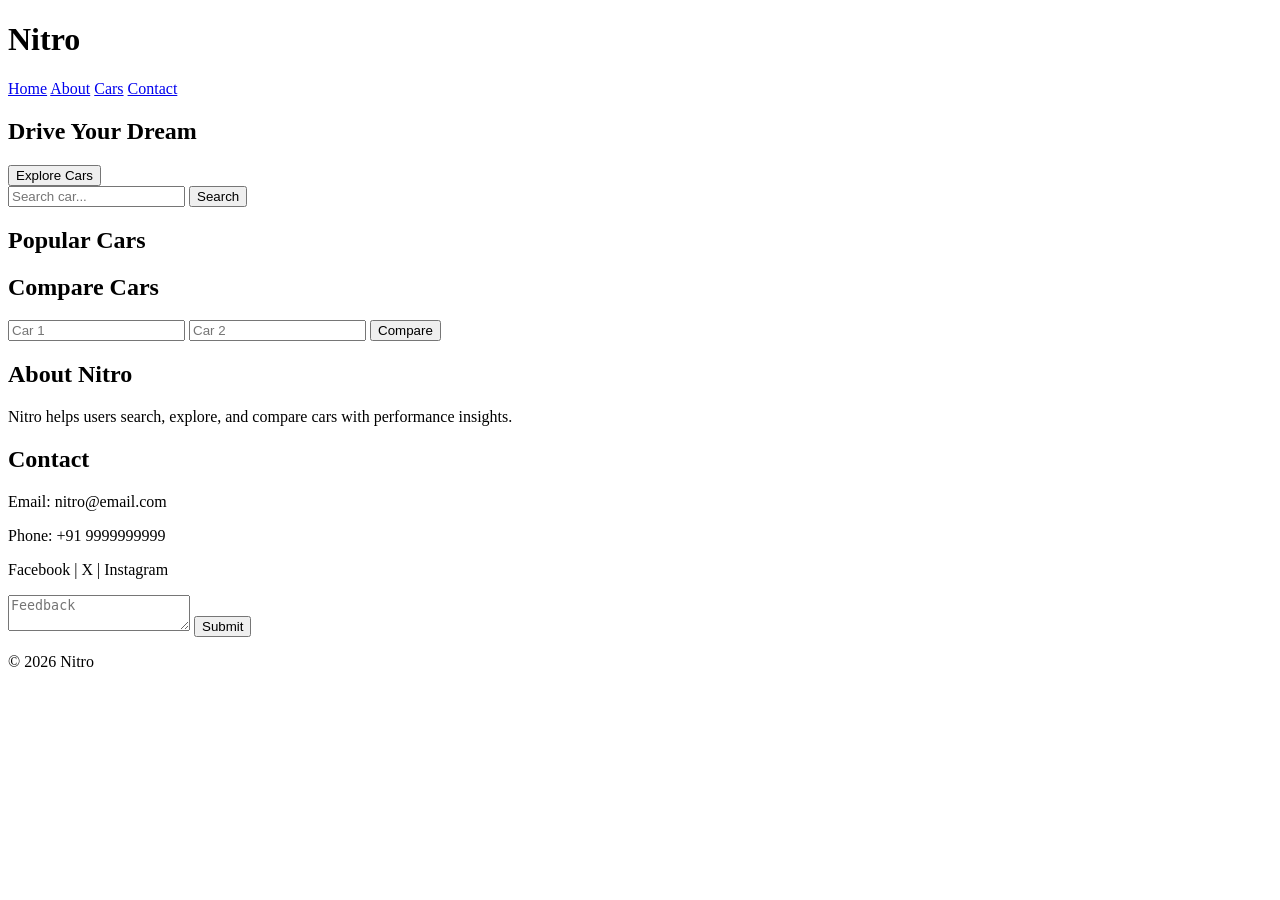
==== index.html @ 3572b637 "Create index.html" ====
<!DOCTYPE html>
<html lang="en">
<head>
<meta charset="UTF-8">
<meta name="viewport" content="width=device-width, initial-scale=1.0">
<title>Nitro</title>
<link rel="stylesheet" href="styles.css">
</head>

<body>

<header>
<h1>Nitro</h1>
<nav>
<a href="#home">Home</a>
<a href="#about">About</a>
<a href="#cars">Cars</a>
<a href="#contact">Contact</a>
</nav>
</header>

<section class="hero" id="home">
<h2>Drive Your Dream</h2>
<button onclick="scrollToCars()">Explore Cars</button>
</section>

<section class="search-section">
<input id="searchInput" placeholder="Search car...">
<button onclick="searchCar()">Search</button>
<div id="results" class="cards"></div>
</section>

<section id="cars">
<h2>Popular Cars</h2>
<div class="cards" id="carList"></div>
</section>

<section class="compare">
<h2>Compare Cars</h2>
<input id="c1" placeholder="Car 1">
<input id="c2" placeholder="Car 2">
<button onclick="compareCars()">Compare</button>
<p id="compareResult"></p>
</section>

<section id="about">
<h2>About Nitro</h2>
<p>
Nitro helps users search, explore, and compare cars with performance insights.
</p>
</section>

<section id="contact">
<h2>Contact</h2>
<p>Email: nitro@email.com</p>
<p>Phone: +91 9999999999</p>
<p>Facebook | X | Instagram</p>
<textarea placeholder="Feedback"></textarea>
<button>Submit</button>
</section>

<footer>
<p>© 2026 Nitro</p>
</footer>

<script src="script.js"></script>
</body>
</html>
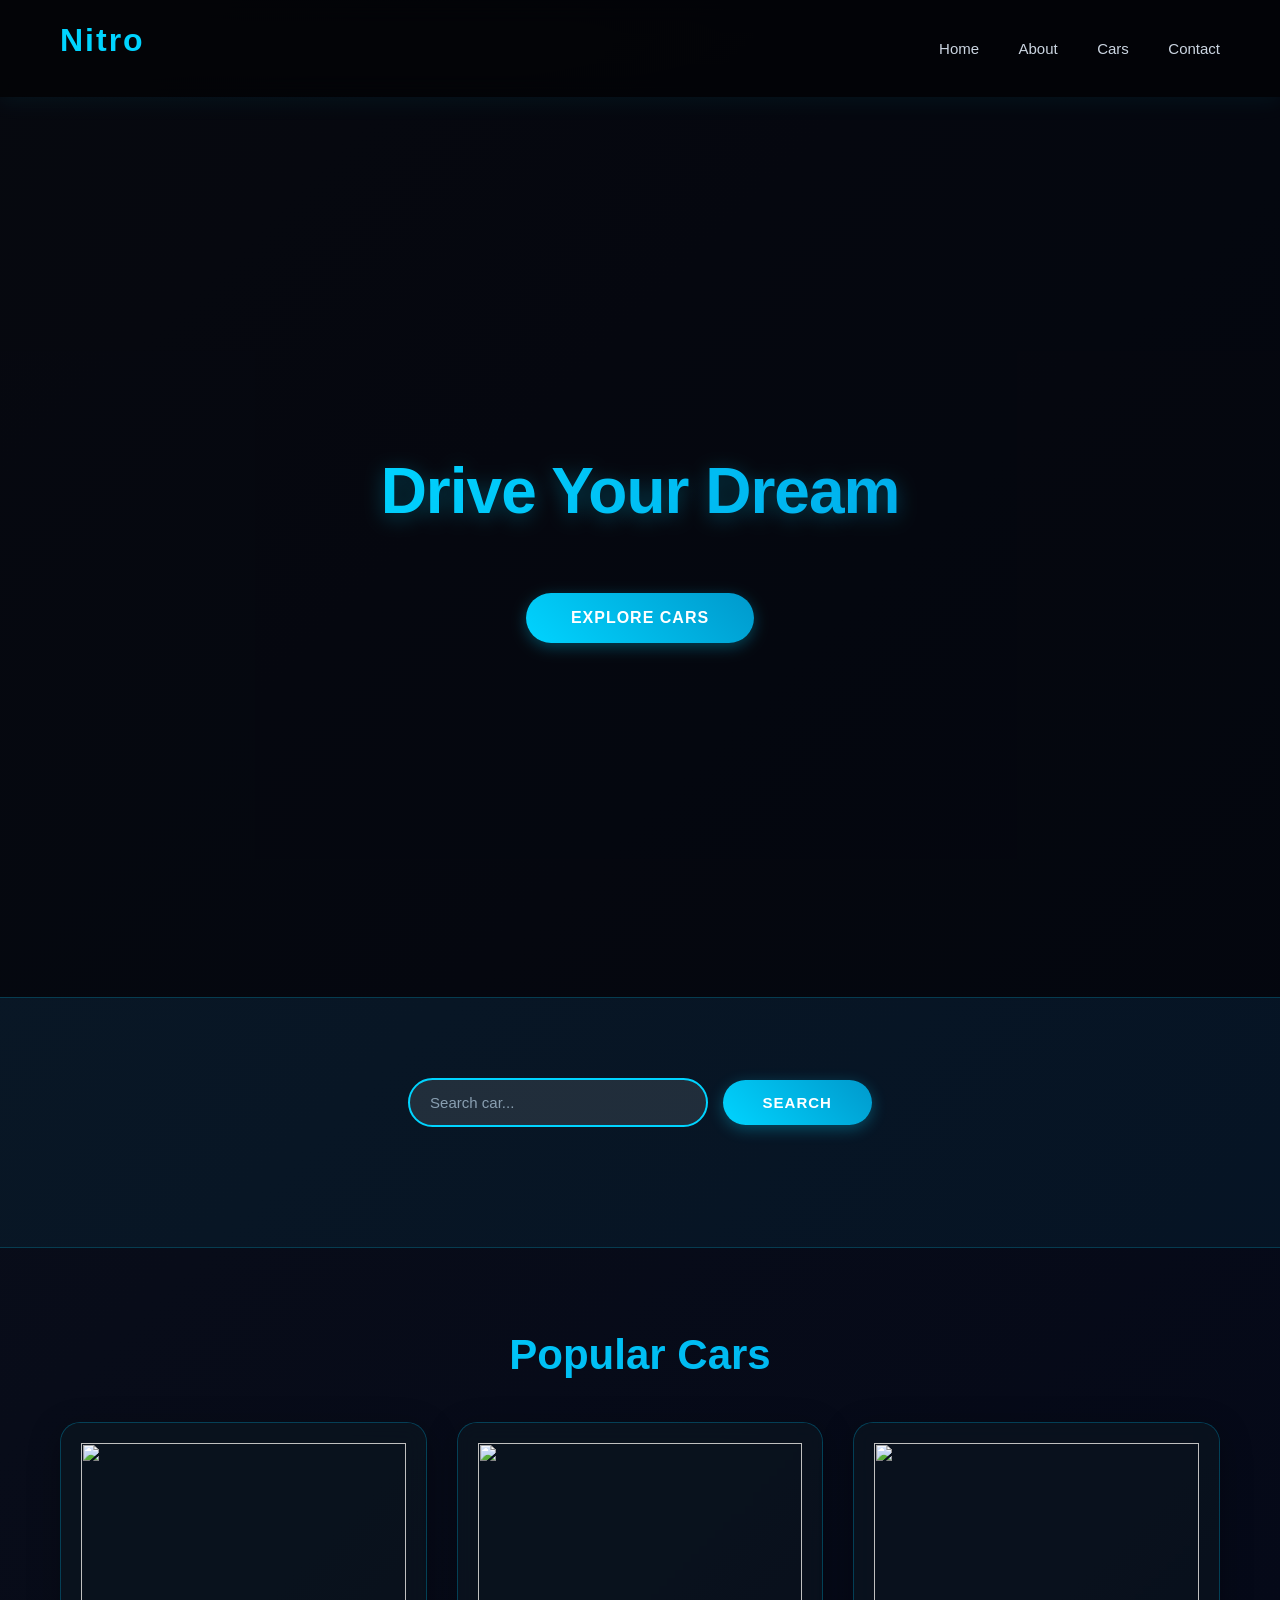
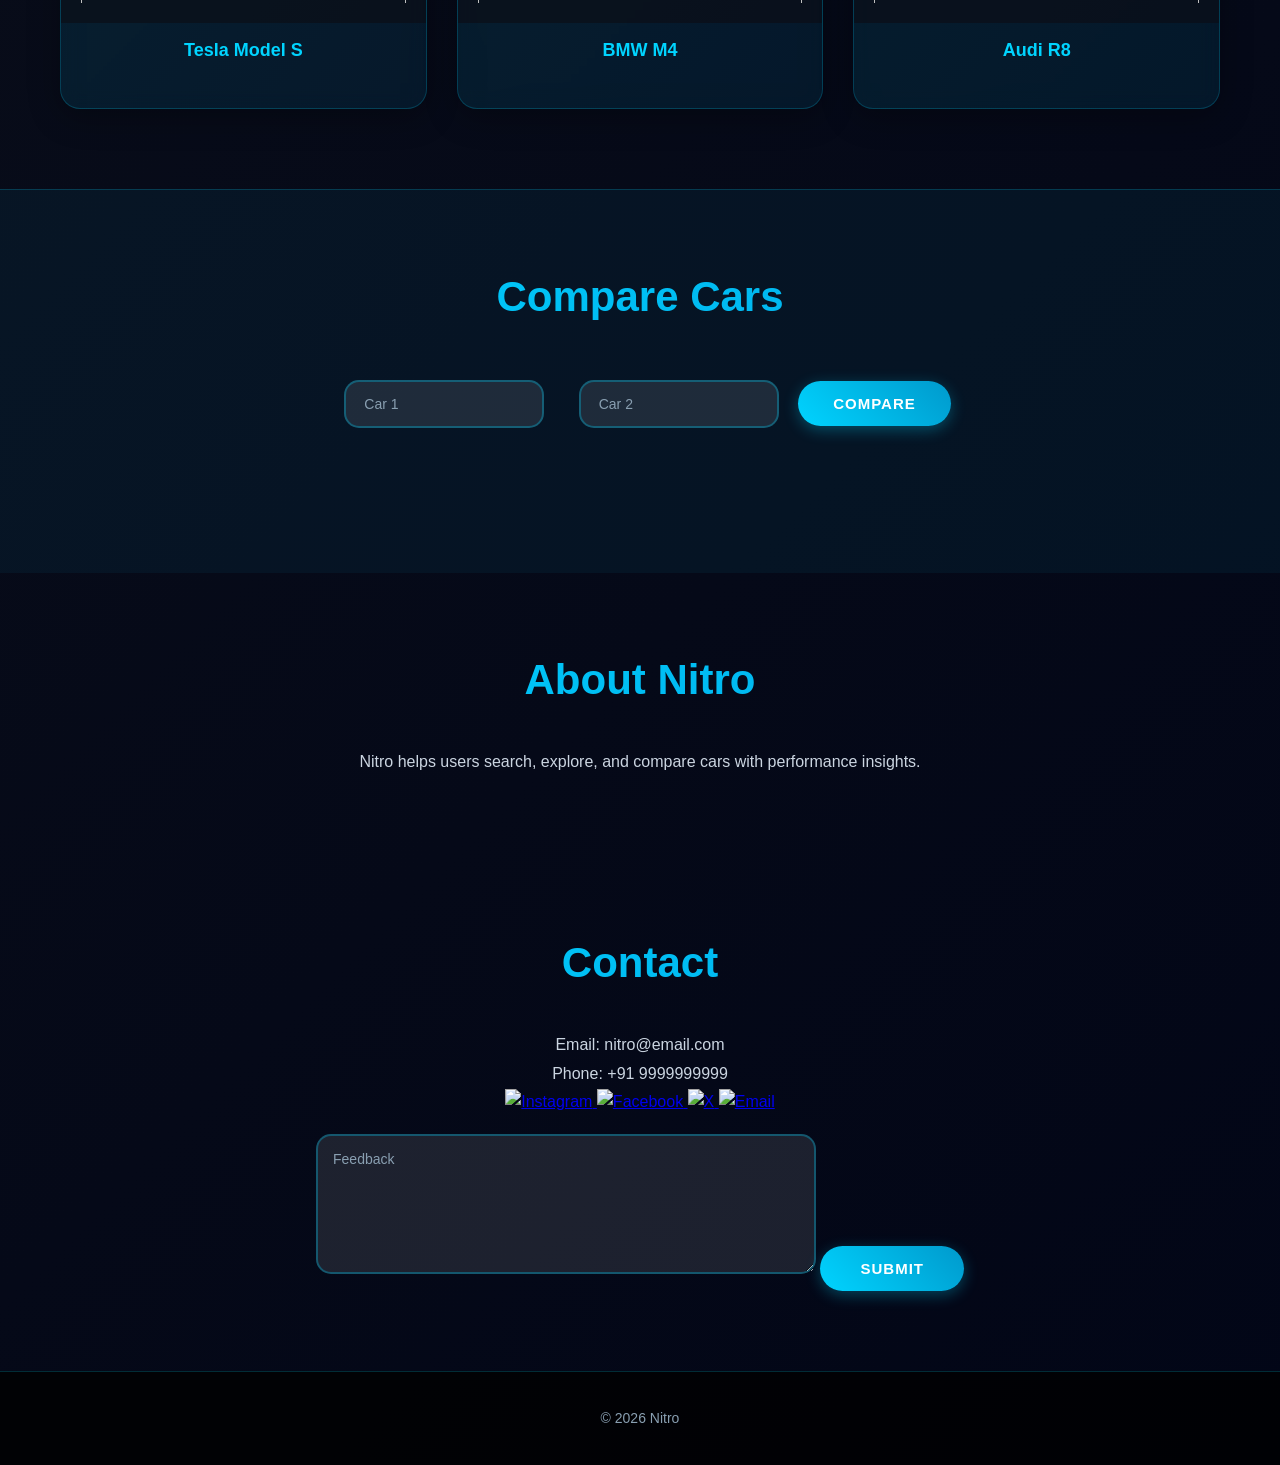
==== commit 01668388: "Update index.html" ====
--- a/index.html
+++ b/index.html
@@ -27,6 +27,7 @@
 <section class="search-section">
 <input id="searchInput" placeholder="Search car...">
 <button onclick="searchCar()">Search</button>
+<span id="carCount" class="car-count"></span>
 <div id="results" class="cards"></div>
 </section>
 
@@ -54,7 +55,23 @@
 <h2>Contact</h2>
 <p>Email: nitro@email.com</p>
 <p>Phone: +91 9999999999</p>
-<p>Facebook | X | Instagram</p>
+<div class="socials">
+  <a href="https://www.instagram.com" target="_blank">
+    <img src="https://cdn-icons-png.flaticon.com/512/2111/2111463.png" alt="Instagram">
+  </a>
+
+  <a href="https://www.facebook.com" target="_blank">
+    <img src="https://cdn-icons-png.flaticon.com/512/733/733547.png" alt="Facebook">
+  </a>
+
+  <a href="https://www.twitter.com" target="_blank">
+    <img src="https://cdn-icons-png.flaticon.com/512/733/733579.png" alt="X">
+  </a>
+
+  <a href="mailto:nitro@email.com">
+    <img src="https://cdn-icons-png.flaticon.com/512/732/732200.png" alt="Email">
+  </a>
+</div>
 <textarea placeholder="Feedback"></textarea>
 <button>Submit</button>
 </section>
--- a/styles.css
+++ b/styles.css
@@ -0,0 +1,531 @@
+/* ===== GLOBAL STYLES ===== */
+* {
+  margin: 0;
+  padding: 0;
+  box-sizing: border-box;
+}
+
+html {
+  scroll-behavior: smooth;
+}
+
+body {
+  background: linear-gradient(135deg, #0b0f1a, #020617);
+  color: #ffffff;
+  font-family: 'Segoe UI', Tahoma, Geneva, Verdana, sans-serif;
+  line-height: 1.6;
+  font-size: 16px;
+}
+
+h1, h2, h3 {
+  font-weight: 700;
+  line-height: 1.3;
+  margin-bottom: 15px;
+}
+
+/* ===== NAVIGATION HEADER ===== */
+header {
+  display: flex;
+  justify-content: space-between;
+  align-items: center;
+  padding: 20px 60px;
+  background: rgba(0, 0, 0, 0.7);
+  backdrop-filter: blur(12px);
+  box-shadow: 0 4px 20px rgba(0, 212, 255, 0.1);
+}
+
+header h1 {
+  color: #00d4ff;
+  font-size: 32px;
+  letter-spacing: 2px;
+}
+
+nav a {
+  margin-left: 35px;
+  text-decoration: none;
+  color: #cbd5e1;
+  font-size: 15px;
+  font-weight: 500;
+  transition: all 0.3s ease;
+  position: relative;
+}
+
+nav a:hover {
+  color: #00d4ff;
+}
+
+nav a::after {
+  content: '';
+  position: absolute;
+  bottom: -5px;
+  left: 0;
+  width: 0;
+  height: 2px;
+  background: #00d4ff;
+  transition: width 0.3s ease;
+}
+
+nav a:hover::after {
+  width: 100%;
+}
+
+
+/* ===== HERO SECTION ===== */
+.hero {
+  height: 100vh;
+  background: url('https://images.unsplash.com/photo-1503376780353-7e6692767b70') center/cover no-repeat;
+  background-attachment: fixed;
+  display: flex;
+  flex-direction: column;
+  justify-content: center;
+  align-items: center;
+  text-align: center;
+  padding: 20px;
+  position: relative;
+}
+
+.hero::before {
+  content: '';
+  position: absolute;
+  top: 0;
+  left: 0;
+  right: 0;
+  bottom: 0;
+  background: rgba(0, 0, 0, 0.4);
+  z-index: 1;
+}
+
+.hero h2 {
+  font-size: 64px;
+  font-weight: 800;
+  margin-bottom: 30px;
+  text-shadow: 0 4px 20px rgba(0, 212, 255, 0.3);
+  position: relative;
+  z-index: 2;
+  letter-spacing: -1px;
+}
+
+.hero button {
+  margin-top: 30px;
+  padding: 16px 45px;
+  border: none;
+  background: linear-gradient(45deg, #00d4ff, #0099cc);
+  color: #ffffff;
+  font-size: 16px;
+  font-weight: 600;
+  border-radius: 50px;
+  cursor: pointer;
+  transition: all 0.3s ease;
+  position: relative;
+  z-index: 2;
+  box-shadow: 0 4px 15px rgba(0, 212, 255, 0.3);
+  text-transform: uppercase;
+  letter-spacing: 1px;
+}
+
+.hero button:hover {
+  transform: translateY(-3px) scale(1.05);
+  box-shadow: 0 8px 25px rgba(0, 212, 255, 0.5);
+}
+
+
+/* ===== SECTION STYLES ===== */
+section {
+  padding: 80px 60px;
+  text-align: center;
+  min-height: auto;
+}
+
+section h2 {
+  font-size: 42px;
+  margin-bottom: 40px;
+  background: linear-gradient(135deg, #00d4ff, #00a8e8);
+  -webkit-background-clip: text;
+  -webkit-text-fill-color: transparent;
+  background-clip: text;
+}
+
+section p {
+  font-size: 16px;
+  line-height: 1.8;
+  color: #cbd5e1;
+  max-width: 600px;
+  margin: 0 auto;
+}
+
+/* ===== SEARCH SECTION ===== */
+.search-section {
+  background: rgba(0, 212, 255, 0.05);
+  border-top: 1px solid rgba(0, 212, 255, 0.2);
+  border-bottom: 1px solid rgba(0, 212, 255, 0.2);
+}
+
+.search-section input {
+  padding: 14px 20px;
+  width: 300px;
+  border-radius: 30px;
+  border: 2px solid #00d4ff;
+  outline: none;
+  background: rgba(255, 255, 255, 0.1);
+  color: #ffffff;
+  font-size: 15px;
+  transition: all 0.3s ease;
+  margin-right: 10px;
+}
+
+.search-section input::placeholder {
+  color: #899fb1;
+}
+
+.search-section input:focus {
+  background: rgba(255, 255, 255, 0.15);
+  box-shadow: 0 0 15px rgba(0, 212, 255, 0.3);
+}
+
+.search-section button {
+  padding: 14px 40px;
+  background: linear-gradient(45deg, #00d4ff, #0099cc);
+  border: none;
+  border-radius: 30px;
+  color: #ffffff;
+  font-size: 15px;
+  font-weight: 600;
+  cursor: pointer;
+  transition: all 0.3s ease;
+  text-transform: uppercase;
+  letter-spacing: 1px;
+  box-shadow: 0 4px 15px rgba(0, 212, 255, 0.3);
+}
+
+.search-section button:hover {
+  transform: translateY(-3px);
+  box-shadow: 0 8px 25px rgba(0, 212, 255, 0.5);
+}
+
+
+/* ===== CAR GRID LAYOUT ===== */
+.cards {
+  display: grid;
+  grid-template-columns: repeat(auto-fit, minmax(260px, 1fr));
+  gap: 30px;
+  margin-top: 40px;
+  max-width: 1200px;
+  margin-left: auto;
+  margin-right: auto;
+}
+
+/* ===== CARD DESIGN ===== */
+.card {
+  background: linear-gradient(135deg, rgba(0, 212, 255, 0.1), rgba(0, 152, 204, 0.1));
+  border: 1px solid rgba(0, 212, 255, 0.2);
+  border-radius: 20px;
+  overflow: hidden;
+  transition: all 0.4s cubic-bezier(0.4, 0, 0.2, 1);
+  backdrop-filter: blur(10px);
+  box-shadow: 0 8px 32px rgba(0, 0, 0, 0.3);
+  display: flex;
+  flex-direction: column;
+  justify-content: space-between;
+  align-items: center;
+  height: 100%;
+  padding-bottom: 20px;
+}
+
+.card:hover {
+  transform: translateY(-12px) scale(1.03);
+  box-shadow: 0 20px 40px rgba(0, 212, 255, 0.4);
+  border-color: rgba(0, 212, 255, 0.5);
+  background: linear-gradient(135deg, rgba(0, 212, 255, 0.15), rgba(0, 152, 204, 0.15));
+}
+
+.card img {
+  width: 100%;
+  height: 200px;
+  object-fit: contain;
+  background-color: rgba(11, 15, 26, 0.8);
+  padding: 20px;
+  display: flex;
+  justify-content: center;
+  align-items: center;
+}
+
+.card h3 {
+  padding: 15px 15px 10px;
+  font-size: 18px;
+  font-weight: 700;
+  color: #00d4ff;
+  text-align: center;
+  line-height: 1.4;
+}
+
+.card p {
+  padding: 0 15px 10px;
+  font-size: 14px;
+  color: #cbd5e1;
+  text-align: center;
+}
+
+/* ===== SEARCH RESULTS ===== */
+#results {
+  display: grid;
+  grid-template-columns: repeat(auto-fit, minmax(260px, 260px));
+  gap: 30px;
+  margin-top: 40px;
+  justify-content: center;
+}
+
+
+/* ===== COMPARE SECTION ===== */
+.compare {
+  background: rgba(0, 212, 255, 0.05);
+  border-top: 1px solid rgba(0, 212, 255, 0.2);
+}
+
+.compare input {
+  margin: 15px;
+  padding: 14px 18px;
+  border-radius: 15px;
+  border: 2px solid rgba(0, 212, 255, 0.3);
+  background: rgba(255, 255, 255, 0.1);
+  color: #ffffff;
+  font-size: 14px;
+  transition: all 0.3s ease;
+  width: 200px;
+}
+
+.compare input::placeholder {
+  color: #899fb1;
+}
+
+.compare input:focus {
+  border-color: #00d4ff;
+  background: rgba(255, 255, 255, 0.15);
+  outline: none;
+  box-shadow: 0 0 15px rgba(0, 212, 255, 0.2);
+}
+
+.compare button {
+  padding: 14px 35px;
+  background: linear-gradient(45deg, #00d4ff, #0099cc);
+  border: none;
+  border-radius: 25px;
+  color: #ffffff;
+  font-size: 15px;
+  font-weight: 600;
+  cursor: pointer;
+  transition: all 0.3s ease;
+  text-transform: uppercase;
+  letter-spacing: 1px;
+  box-shadow: 0 4px 15px rgba(0, 212, 255, 0.3);
+}
+
+.compare button:hover {
+  transform: translateY(-3px);
+  box-shadow: 0 8px 25px rgba(0, 212, 255, 0.5);
+}
+
+#compareResult {
+  font-size: 18px;
+  color: #00d4ff;
+  margin-top: 20px;
+  font-weight: 600;
+  min-height: 30px;
+}
+
+/* ===== CONTACT SECTION ===== */
+.contact {
+  background: rgba(0, 212, 255, 0.03);
+}
+
+textarea {
+  width: 100%;
+  max-width: 500px;
+  height: 140px;
+  margin-top: 20px;
+  padding: 15px;
+  border-radius: 15px;
+  border: 2px solid rgba(0, 212, 255, 0.3);
+  background: rgba(255, 255, 255, 0.1);
+  color: #ffffff;
+  font-family: 'Segoe UI', sans-serif;
+  font-size: 14px;
+  resize: vertical;
+  transition: all 0.3s ease;
+}
+
+textarea::placeholder {
+  color: #899fb1;
+}
+
+textarea:focus {
+  border-color: #00d4ff;
+  background: rgba(255, 255, 255, 0.15);
+  outline: none;
+  box-shadow: 0 0 15px rgba(0, 212, 255, 0.2);
+}
+
+section:last-of-type button {
+  padding: 14px 40px;
+  background: linear-gradient(45deg, #00d4ff, #0099cc);
+  border: none;
+  border-radius: 25px;
+  color: #ffffff;
+  font-size: 15px;
+  font-weight: 600;
+  cursor: pointer;
+  transition: all 0.3s ease;
+  text-transform: uppercase;
+  letter-spacing: 1px;
+  margin-top: 15px;
+  box-shadow: 0 4px 15px rgba(0, 212, 255, 0.3);
+}
+
+section:last-of-type button:hover {
+  transform: translateY(-3px);
+  box-shadow: 0 8px 25px rgba(0, 212, 255, 0.5);
+}
+
+
+/* ===== FOOTER ===== */
+footer {
+  text-align: center;
+  padding: 30px 20px;
+  background: rgba(0, 0, 0, 0.8);
+  border-top: 1px solid rgba(0, 212, 255, 0.2);
+  color: #899fb1;
+  font-size: 14px;
+}
+
+footer p {
+  margin: 5px 0;
+}
+
+/* ===== RESPONSIVE DESIGN ===== */
+@media (max-width: 1024px) {
+  section {
+    padding: 60px 40px;
+  }
+
+  .cards {
+    grid-template-columns: repeat(auto-fit, minmax(220px, 1fr));
+    gap: 20px;
+  }
+}
+
+@media (max-width: 768px) {
+  header {
+    flex-direction: column;
+    padding: 15px 20px;
+    gap: 20px;
+  }
+
+  header h1 {
+    font-size: 26px;
+  }
+
+  nav {
+    display: flex;
+    gap: 15px;
+    width: 100%;
+    justify-content: center;
+  }
+
+  nav a {
+    margin: 0;
+    font-size: 13px;
+  }
+
+  section {
+    padding: 50px 20px;
+  }
+
+  section h2 {
+    font-size: 32px;
+    margin-bottom: 25px;
+  }
+
+  .hero h2 {
+    font-size: 42px;
+    margin-bottom: 20px;
+  }
+
+  .hero button {
+    padding: 12px 30px;
+    font-size: 14px;
+    margin-top: 20px;
+  }
+
+  .search-section input {
+    width: 100%;
+    max-width: 280px;
+    margin-bottom: 10px;
+  }
+
+  .search-section button {
+    width: 100%;
+    max-width: 280px;
+  }
+
+  .cards {
+    grid-template-columns: repeat(auto-fit, minmax(180px, 1fr));
+    gap: 15px;
+  }
+
+  .compare input {
+    width: 100%;
+    margin: 10px 0;
+  }
+
+  .compare button {
+    width: 100%;
+  }
+
+  textarea {
+    padding: 12px;
+  }
+
+  footer {
+    padding: 20px 15px;
+  }
+}
+
+@media (max-width: 480px) {
+  header {
+    padding: 12px 15px;
+  }
+
+  header h1 {
+    font-size: 20px;
+  }
+
+  nav a {
+    font-size: 12px;
+    margin-left: 10px;
+  }
+
+  section {
+    padding: 40px 15px;
+  }
+
+  section h2 {
+    font-size: 24px;
+  }
+
+  .hero {
+    padding: 15px;
+  }
+
+  .hero h2 {
+    font-size: 32px;
+  }
+
+  .cards {
+    grid-template-columns: 1fr;
+  }
+
+  .search-section input,
+  .search-section button {
+    width: 100%;
+    margin: 5px 0;
+  }
+}
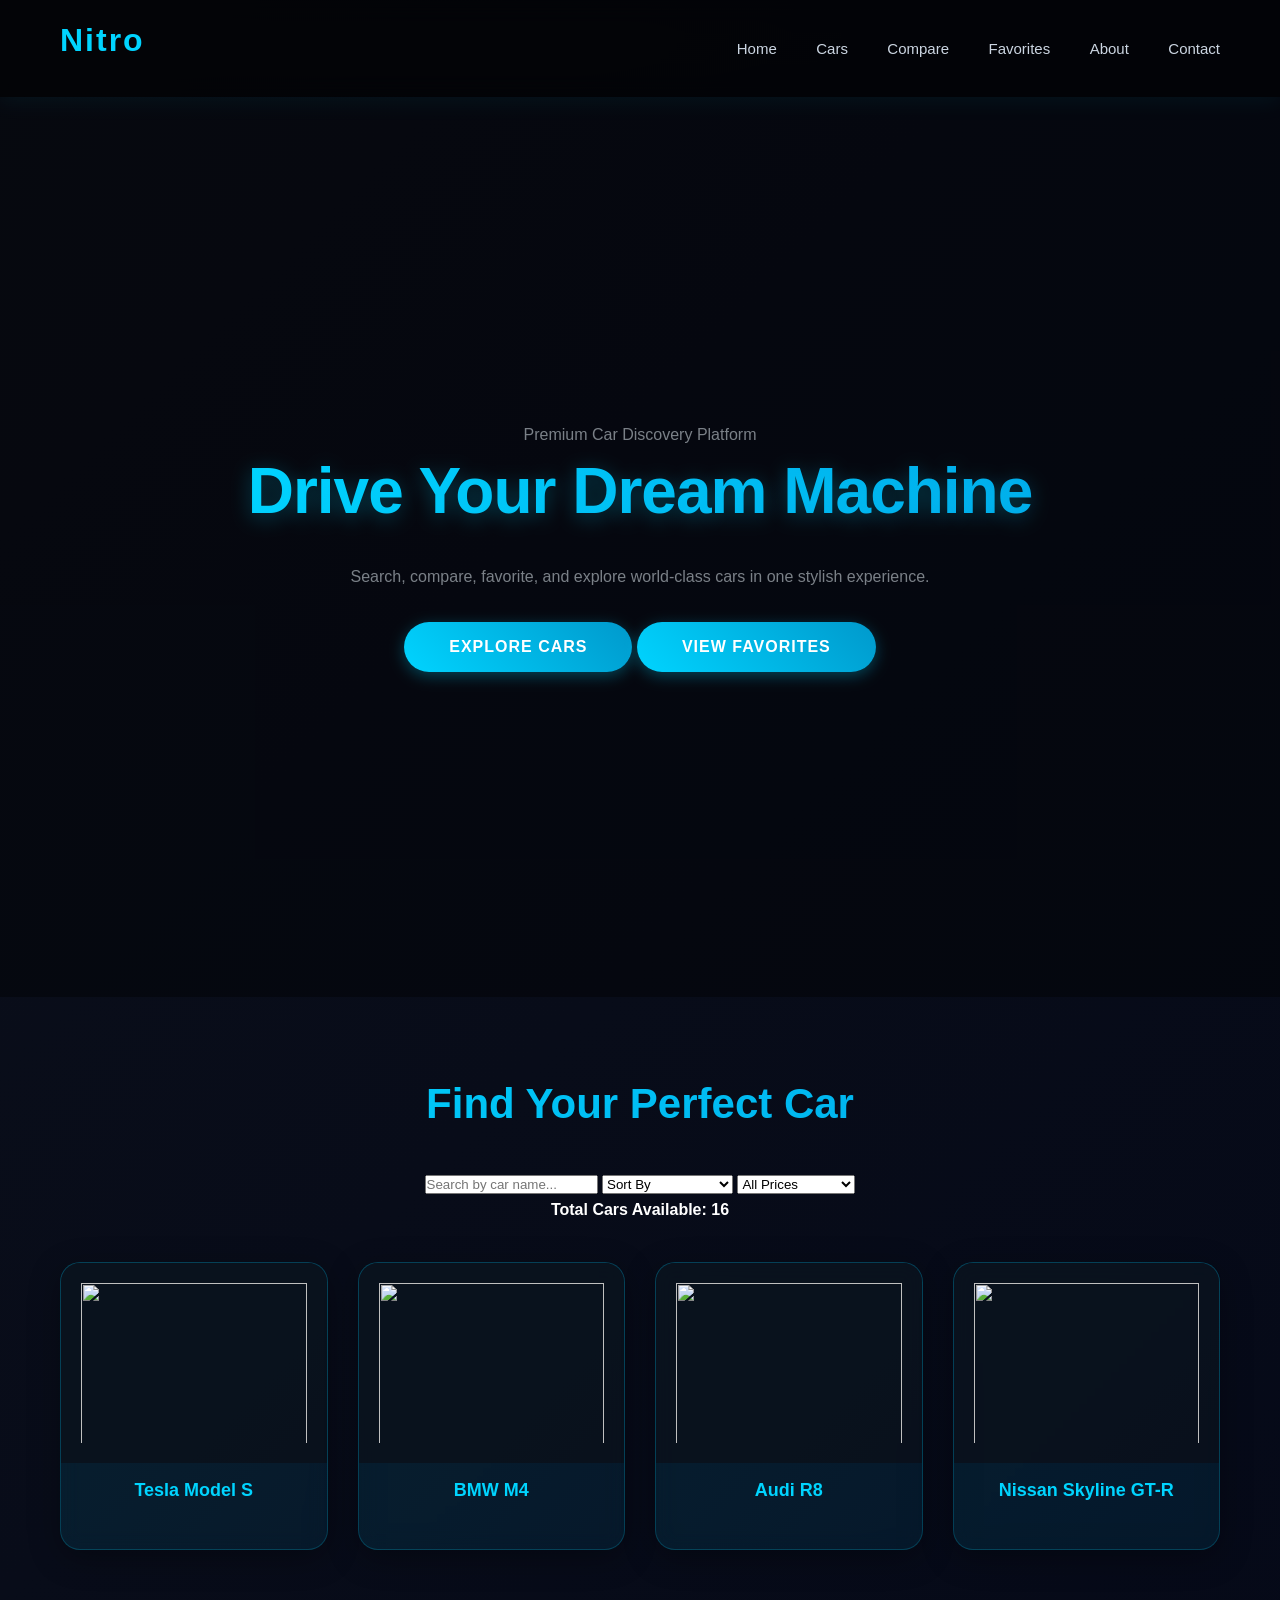
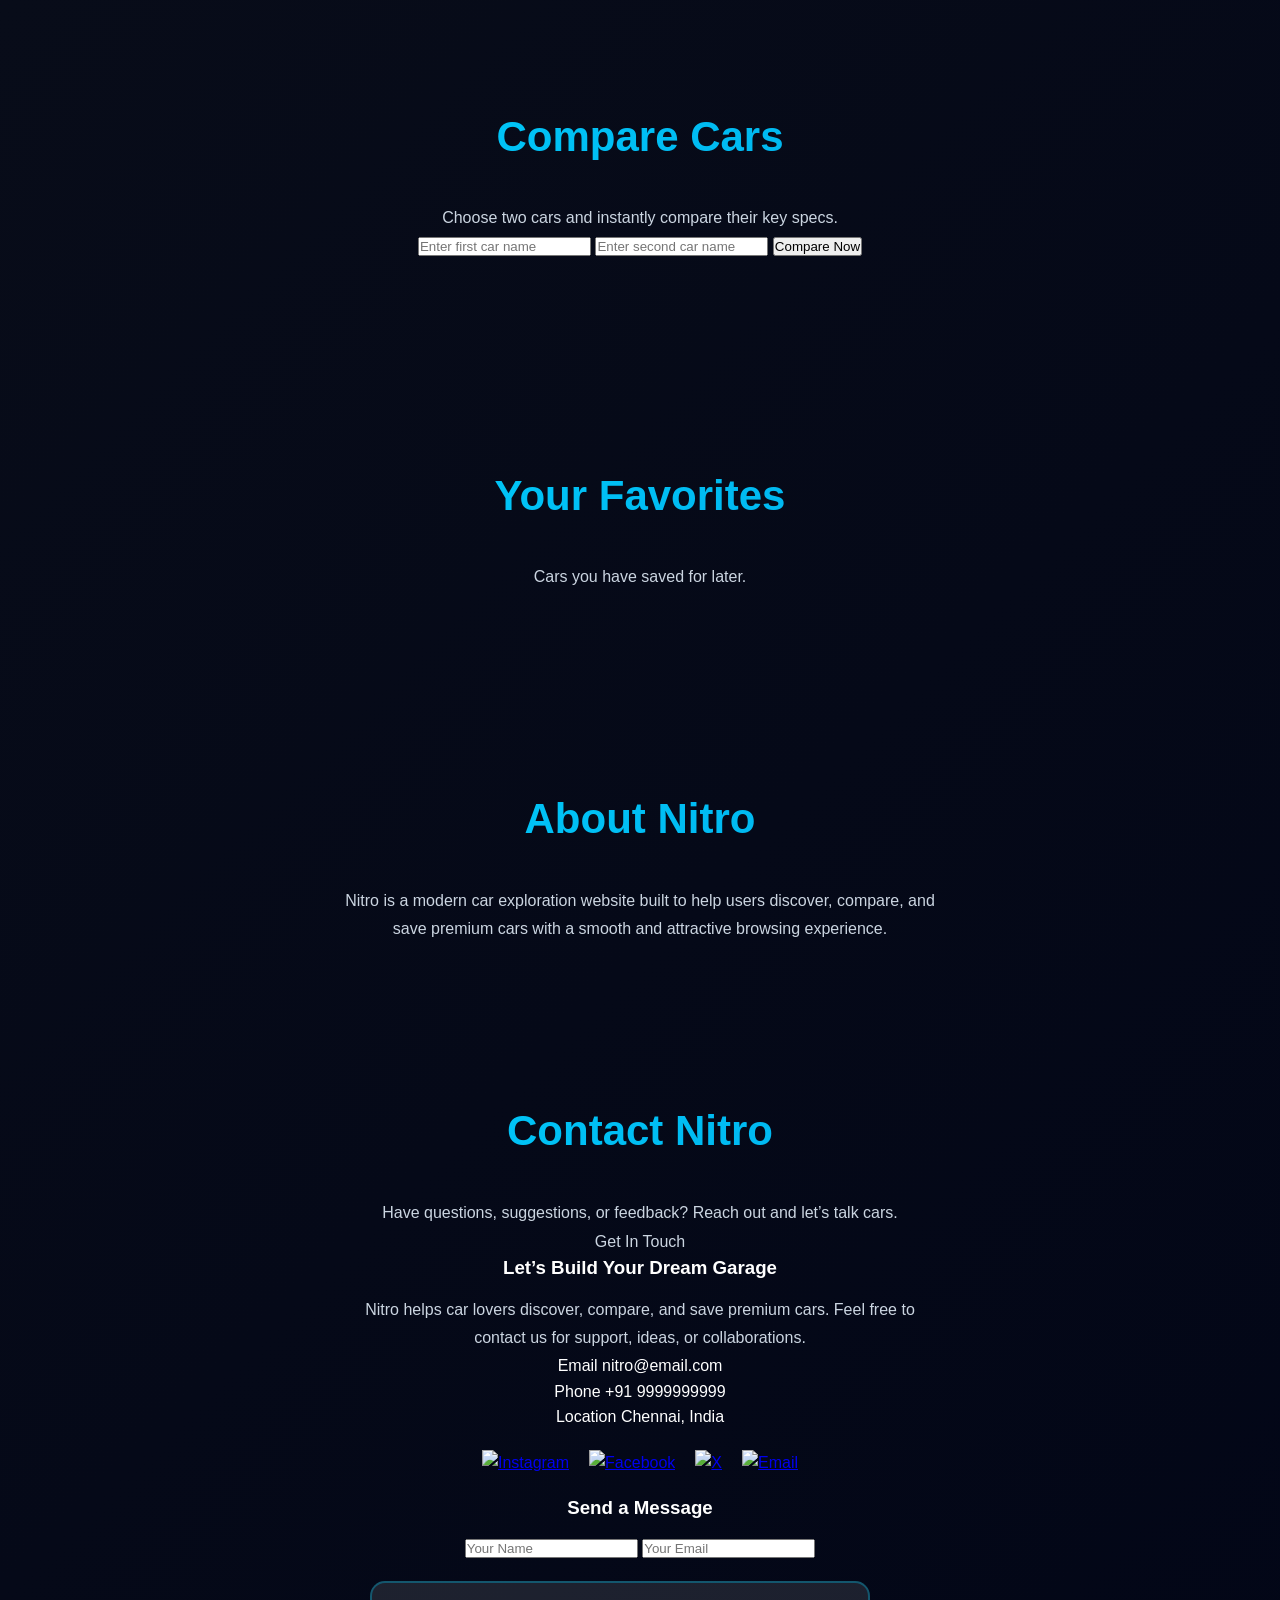
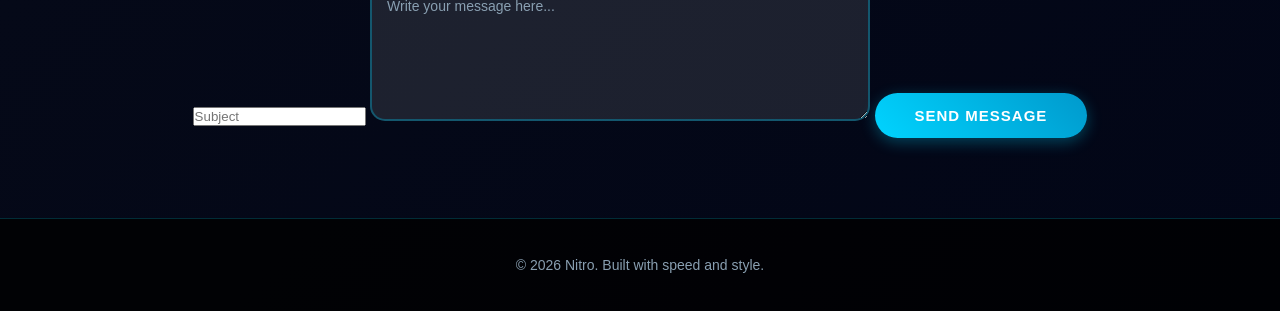
==== commit b3cc1701: "Update index.html" ====
--- a/index.html
+++ b/index.html
@@ -1,85 +1,177 @@
 <!DOCTYPE html>
 <html lang="en">
 <head>
-<meta charset="UTF-8">
-<meta name="viewport" content="width=device-width, initial-scale=1.0">
-<title>Nitro</title>
-<link rel="stylesheet" href="styles.css">
+  <meta charset="UTF-8" />
+  <meta name="viewport" content="width=device-width, initial-scale=1.0" />
+  <title>Nitro | Premium Car Explorer</title>
+  <link rel="preconnect" href="https://fonts.googleapis.com">
+  <link rel="preconnect" href="https://fonts.gstatic.com" crossorigin>
+  <link href="https://fonts.googleapis.com/css2?family=Poppins:wght@300;400;500;600;700;800&display=swap" rel="stylesheet">
+  <link rel="stylesheet" href="styles.css" />
 </head>
+<body>
+  <header class="header">
+    <h1 class="logo">Nitro</h1>
+    <nav class="nav">
+      <a href="#home">Home</a>
+      <a href="#cars">Cars</a>
+      <a href="#compare">Compare</a>
+      <a href="#favorites">Favorites</a>
+      <a href="#about">About</a>
+      <a href="#contact">Contact</a>
+    </nav>
+  </header>
 
-<body>
+  <section class="hero" id="home">
+    <div class="hero-overlay"></div>
+    <div class="hero-content">
+      <p class="hero-tag">Premium Car Discovery Platform</p>
+      <h2>Drive Your Dream Machine</h2>
+      <p>
+        Search, compare, favorite, and explore world-class cars in one stylish experience.
+      </p>
+      <div class="hero-buttons">
+        <button id="exploreBtn">Explore Cars</button>
+        <button id="favoritesBtn" class="secondary-btn">View Favorites</button>
+      </div>
+    </div>
+  </section>
 
-<header>
-<h1>Nitro</h1>
-<nav>
-<a href="#home">Home</a>
-<a href="#about">About</a>
-<a href="#cars">Cars</a>
-<a href="#contact">Contact</a>
-</nav>
-</header>
+  <section class="controls-section" id="cars">
+    <h2>Find Your Perfect Car</h2>
 
-<section class="hero" id="home">
-<h2>Drive Your Dream</h2>
-<button onclick="scrollToCars()">Explore Cars</button>
-</section>
+    <div class="controls-grid">
+      <input type="text" id="searchInput" placeholder="Search by car name..." />
 
-<section class="search-section">
-<input id="searchInput" placeholder="Search car...">
-<button onclick="searchCar()">Search</button>
-<span id="carCount" class="car-count"></span>
-<div id="results" class="cards"></div>
-</section>
+      <select id="sortSelect">
+        <option value="default">Sort By</option>
+        <option value="priceLow">Price: Low to High</option>
+        <option value="priceHigh">Price: High to Low</option>
+        <option value="speedHigh">Top Speed</option>
+        <option value="nameAZ">Name: A to Z</option>
+      </select>
 
-<section id="cars">
-<h2>Popular Cars</h2>
-<div class="cards" id="carList"></div>
-</section>
+      <select id="priceFilter">
+        <option value="all">All Prices</option>
+        <option value="100000">Under $100,000</option>
+        <option value="200000">Under $200,000</option>
+        <option value="500000">Under $500,000</option>
+      </select>
+    </div>
 
-<section class="compare">
-<h2>Compare Cars</h2>
-<input id="c1" placeholder="Car 1">
-<input id="c2" placeholder="Car 2">
-<button onclick="compareCars()">Compare</button>
-<p id="compareResult"></p>
-</section>
+    <div class="stats-row">
+      <span id="carCount" class="badge"></span>
+      <span id="favoriteCount" class="badge"></span>
+    </div>
 
-<section id="about">
-<h2>About Nitro</h2>
-<p>
-Nitro helps users search, explore, and compare cars with performance insights.
-</p>
-</section>
+    <div class="search-results-wrapper">
+      <div class="cards" id="carList"></div>
+    </div>
+  </section>
 
-<section id="contact">
-<h2>Contact</h2>
-<p>Email: nitro@email.com</p>
-<p>Phone: +91 9999999999</p>
-<div class="socials">
-  <a href="https://www.instagram.com" target="_blank">
-    <img src="https://cdn-icons-png.flaticon.com/512/2111/2111463.png" alt="Instagram">
-  </a>
+  <section id="compare" class="compare-section">
+    <div class="section-header">
+      <h2>Compare Cars</h2>
+      <p>Choose two cars and instantly compare their key specs.</p>
+    </div>
 
-  <a href="https://www.facebook.com" target="_blank">
-    <img src="https://cdn-icons-png.flaticon.com/512/733/733547.png" alt="Facebook">
-  </a>
+    <div class="compare-controls">
+      <input id="c1" placeholder="Enter first car name" />
+      <input id="c2" placeholder="Enter second car name" />
+      <button id="compareBtn">Compare Now</button>
+    </div>
 
-  <a href="https://www.twitter.com" target="_blank">
-    <img src="https://cdn-icons-png.flaticon.com/512/733/733579.png" alt="X">
-  </a>
+    <div id="compareResult" class="compare-result"></div>
+  </section>
 
-  <a href="mailto:nitro@email.com">
-    <img src="https://cdn-icons-png.flaticon.com/512/732/732200.png" alt="Email">
-  </a>
-</div>
-<textarea placeholder="Feedback"></textarea>
-<button>Submit</button>
-</section>
+  <section id="favorites" class="favorites-section">
+    <div class="section-header">
+      <h2>Your Favorites</h2>
+      <p>Cars you have saved for later.</p>
+    </div>
+    <div class="cards" id="favoriteList"></div>
+  </section>
 
-<footer>
-<p>© 2026 Nitro</p>
-</footer>
+  <section id="about" class="about-section">
+    <h2>About Nitro</h2>
+    <p>
+      Nitro is a modern car exploration website built to help users discover, compare,
+      and save premium cars with a smooth and attractive browsing experience.
+    </p>
+  </section>
 
-<script src="script.js"></script>
+  <section id="contact" class="contact-section">
+    <div class="section-header">
+      <h2>Contact Nitro</h2>
+      <p>
+        Have questions, suggestions, or feedback? Reach out and let’s talk cars.
+      </p>
+    </div>
+
+    <div class="contact-container">
+      <div class="contact-info-card">
+        <p class="contact-tag">Get In Touch</p>
+        <h3>Let’s Build Your Dream Garage</h3>
+        <p class="contact-info-text">
+          Nitro helps car lovers discover, compare, and save premium cars.
+          Feel free to contact us for support, ideas, or collaborations.
+        </p>
+
+        <div class="contact-info-list">
+          <div class="contact-info-box">
+            <span class="contact-label">Email</span>
+            <span class="contact-value">nitro@email.com</span>
+          </div>
+
+          <div class="contact-info-box">
+            <span class="contact-label">Phone</span>
+            <span class="contact-value">+91 9999999999</span>
+          </div>
+
+          <div class="contact-info-box">
+            <span class="contact-label">Location</span>
+            <span class="contact-value">Chennai, India</span>
+          </div>
+        </div>
+
+        <div class="socials">
+          <a href="https://www.instagram.com" target="_blank">
+            <img src="https://cdn-icons-png.flaticon.com/512/2111/2111463.png" alt="Instagram">
+          </a>
+          <a href="https://www.facebook.com" target="_blank">
+            <img src="https://cdn-icons-png.flaticon.com/512/733/733547.png" alt="Facebook">
+          </a>
+          <a href="https://www.twitter.com" target="_blank">
+            <img src="https://cdn-icons-png.flaticon.com/512/733/733579.png" alt="X">
+          </a>
+          <a href="mailto:nitro@email.com">
+            <img src="https://cdn-icons-png.flaticon.com/512/732/732200.png" alt="Email">
+          </a>
+        </div>
+      </div>
+
+      <div class="contact-form-card">
+        <h3>Send a Message</h3>
+        <form class="contact-form">
+          <div class="form-row">
+            <input type="text" placeholder="Your Name" required>
+            <input type="email" placeholder="Your Email" required>
+          </div>
+
+          <input type="text" placeholder="Subject" required>
+
+          <textarea placeholder="Write your message here..." required></textarea>
+
+          <button type="submit" class="contact-btn">Send Message</button>
+        </form>
+      </div>
+    </div>
+  </section>
+
+  <footer>
+    <p>© 2026 Nitro. Built with speed and style.</p>
+  </footer>
+
+  <script src="script.js"></script>
 </body>
 </html>
--- a/styles.css
+++ b/styles.css
@@ -54,20 +54,6 @@
   color: #00d4ff;
 }
 
-nav a::after {
-  content: '';
-  position: absolute;
-  bottom: -5px;
-  left: 0;
-  width: 0;
-  height: 2px;
-  background: #00d4ff;
-  transition: width 0.3s ease;
-}
-
-nav a:hover::after {
-  width: 100%;
-}
 
 
 /* ===== HERO SECTION ===== */
@@ -201,6 +187,29 @@
   transform: translateY(-3px);
   box-shadow: 0 8px 25px rgba(0, 212, 255, 0.5);
 }
+
+.car-count {
+  margin-left: 20px;
+  color: #00d4ff;
+  font-size: 16px;
+  font-weight: 600;
+  display: inline-block;
+}
+
+.socials{
+  margin:20px 0;
+  display:flex;
+  justify-content:center;
+  gap:20px;
+}
+
+.socials img{
+  width:40px;
+  height:40px;
+  transition:0.3s;
+  cursor:pointer;
+}
+
 
 
 /* ===== CAR GRID LAYOUT ===== */
